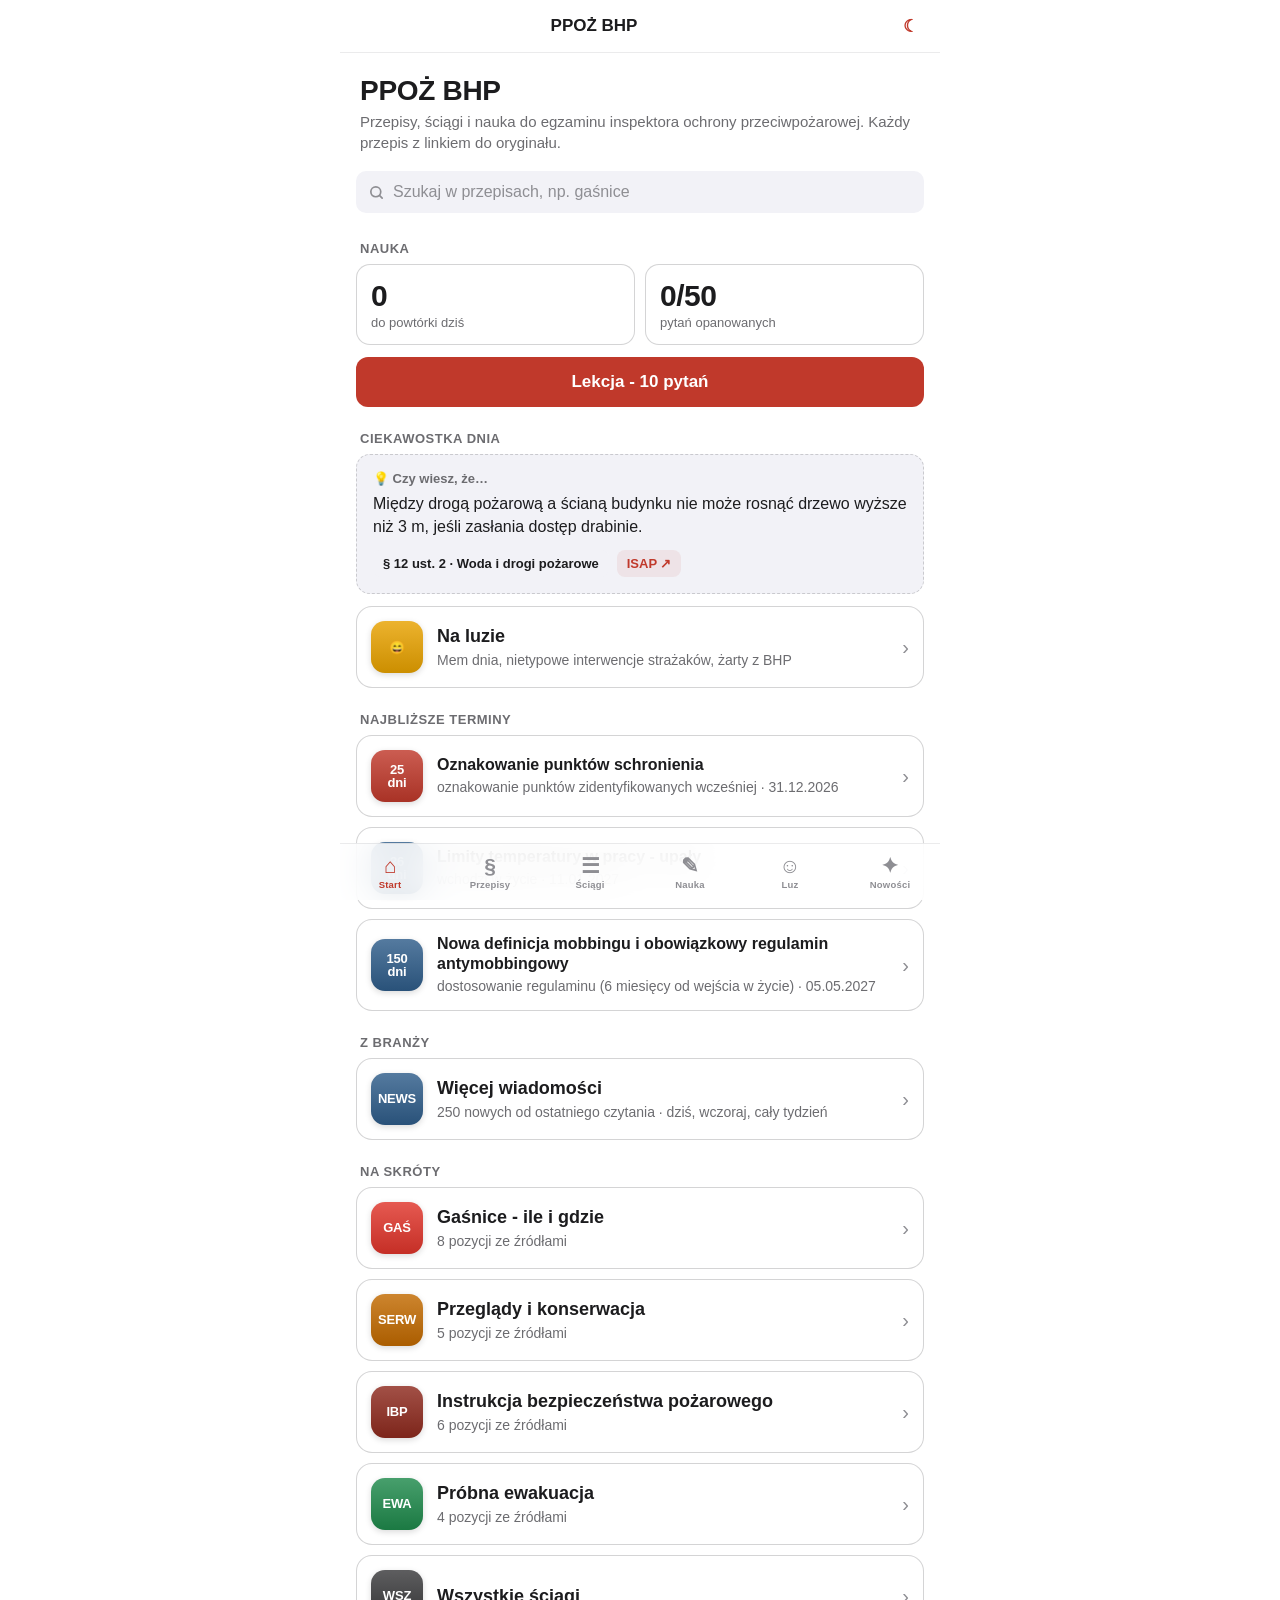
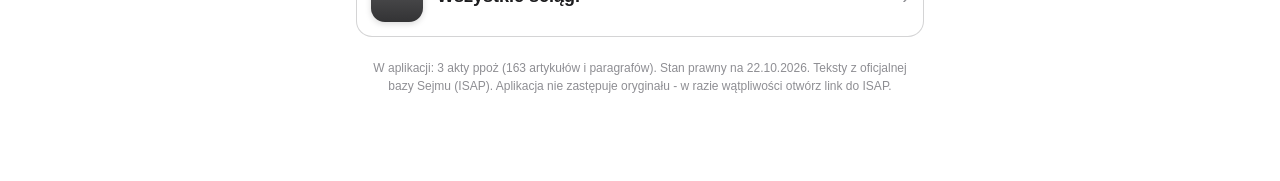
==== app/index.html @ 158cc16a "Add PPOŻ BHP app: laws, cheat sheets, learning, news Compendium of fire-protection law with amendmen" ====
<!doctype html>
<html lang="pl">
<head>
<meta charset="utf-8">
<meta name="viewport" content="width=device-width, initial-scale=1, viewport-fit=cover">
<meta name="apple-mobile-web-app-capable" content="yes">
<meta name="apple-mobile-web-app-status-bar-style" content="default">
<meta name="apple-mobile-web-app-title" content="PPOŻ BHP">
<meta name="theme-color" content="#ffffff">
<title>PPOŻ BHP</title>
<link rel="manifest" href="manifest.json">
<link rel="apple-touch-icon" href="icons/icon-180.png">
<link rel="stylesheet" href="style.css">
</head>
<body>
<div class="app">
  <header class="nav-header">
    <div class="nav-header-inner">
      <button class="nav-btn" id="btn-back" aria-label="Wstecz" hidden>
        <svg viewBox="0 0 24 24" fill="none" stroke="currentColor" stroke-width="2.4" stroke-linecap="round" stroke-linejoin="round"><path d="M15 18l-6-6 6-6"/></svg><span>Wstecz</span>
      </button>
      <div class="nav-title"><div class="nav-title-text" id="nav-title">PPOŻ BHP</div></div>
      <div class="nav-right"><button class="nav-btn" id="btn-theme" aria-label="Zmień motyw">☾</button></div>
    </div>
  </header>

  <main id="widok" class="scroll-content"></main>

  <nav class="tab-bar">
    <button class="tab-item" data-tab="start"><span class="tab-icon">⌂</span><span class="tab-label">Start</span></button>
    <button class="tab-item" data-tab="przepisy"><span class="tab-icon">§</span><span class="tab-label">Przepisy</span></button>
    <button class="tab-item" data-tab="sciagi"><span class="tab-icon">☰</span><span class="tab-label">Ściągi</span></button>
    <button class="tab-item" data-tab="nauka"><span class="tab-icon">✎</span><span class="tab-label">Nauka</span></button>
    <button class="tab-item" data-tab="luz"><span class="tab-icon">☺</span><span class="tab-label">Luz</span></button>
    <button class="tab-item" data-tab="nowosci"><span class="tab-icon">✦</span><span class="tab-label">Nowości</span><span class="tab-badge" id="badge-nowosci" hidden></span></button>
  </nav>
</div>
<script src="app.js"></script>
</body>
</html>
---- app/style.css ----
* { box-sizing: border-box; margin: 0; padding: 0; -webkit-tap-highlight-color: transparent; }
html { height: 100%; }
body { min-height: 100%; overscroll-behavior: none; font-family: -apple-system, BlinkMacSystemFont, "SF Pro Text", "Segoe UI", sans-serif; }

/* Tokeny - jasny (domyślny, jak w Pomocniku Strażaka), ciemny wybierany ☾/☀ */
:root {
  color-scheme: light;
  --bg: #ffffff;
  --surface: #ffffff;
  --surface-2: #f2f2f7;
  --border: rgba(60,60,67,.10);
  --border-2: rgba(60,60,67,.22);
  --text: #1c1c1e;
  --text-2: #3a3a3c;
  --text-muted: #6c6c70;
  --text-faint: #8e8e93;
  --accent: #c0392b;
  --accent-bg: rgba(192,57,43,.08);
  --green: #248a3d;
  --green-bg: rgba(36,138,61,.10);
  --amber: #b25000;
  --amber-bg: rgba(255,149,0,.12);
  --blue: #0060df;
  --tab-h: calc(56px + env(safe-area-inset-bottom));
  --radius: 14px;
  --radius-sm: 10px;
}
[data-theme="dark"] {
  color-scheme: dark;
  --bg: #000000;
  --surface: #1c1c1e;
  --surface-2: #2c2c2e;
  --border: rgba(255,255,255,.09);
  --border-2: rgba(255,255,255,.16);
  --text: #ffffff;
  --text-2: #ebebf5;
  --text-muted: #98989d;
  --text-faint: #636366;
  --accent: #ff453a;
  --accent-bg: rgba(255,69,58,.14);
  --green: #30d158;
  --green-bg: rgba(48,209,88,.12);
  --amber: #ffd60a;
  --amber-bg: rgba(255,214,10,.12);
  --blue: #0a84ff;
}


body { background: var(--bg); color: var(--text); }
.app { max-width: 600px; margin: 0 auto; min-height: 100vh; position: relative; padding-bottom: var(--tab-h); }
a { color: var(--accent); text-decoration: none; }
button { font-family: inherit; }

/* Nagłówek */
.nav-header {
  position: sticky; top: 0; z-index: 20;
  background: color-mix(in srgb, var(--surface) 86%, transparent);
  backdrop-filter: blur(20px); -webkit-backdrop-filter: blur(20px);
  border-bottom: 1px solid var(--border);
  padding-top: env(safe-area-inset-top);
}
.nav-header-inner { min-height: 52px; display: flex; align-items: center; padding: 4px 8px; gap: 4px; }
.nav-btn {
  min-width: 44px; height: 44px; border-radius: 22px; background: none; border: none;
  color: var(--accent); font-size: 17px; font-weight: 600; cursor: pointer;
  display: flex; align-items: center; justify-content: center; padding: 0 8px; gap: 2px; flex-shrink: 0;
}
.nav-btn:active { opacity: .5; }
.nav-btn svg { width: 20px; height: 20px; }
.nav-btn[hidden] { display: none; }
.nav-title { flex: 1; text-align: center; min-width: 0; }
.nav-title-text { font-size: 17px; font-weight: 700; white-space: nowrap; overflow: hidden; text-overflow: ellipsis; }
.nav-right { min-width: 44px; display: flex; justify-content: flex-end; }
#btn-back + .nav-title { margin-right: 44px; }

/* Pasek zakładek */
.tab-bar {
  position: fixed; bottom: 0; left: 50%; transform: translateX(-50%);
  width: 100%; max-width: 600px; z-index: 30;
  background: color-mix(in srgb, var(--surface) 86%, transparent);
  backdrop-filter: blur(20px); -webkit-backdrop-filter: blur(20px);
  border-top: 1px solid var(--border);
  display: grid; grid-template-columns: repeat(6, 1fr);
  padding-bottom: env(safe-area-inset-bottom);
}
.tab-item {
  display: flex; flex-direction: column; align-items: center; justify-content: center;
  height: 56px; gap: 3px; cursor: pointer; border: none; background: none; color: var(--text-faint); position: relative;
}
.tab-item.active { color: var(--accent); }
.tab-icon { font-size: 21px; line-height: 1; font-weight: 700; }
.tab-label { font-size: 10px; font-weight: 600; letter-spacing: .2px; }
.tab-badge {
  position: absolute; top: 5px; left: calc(50% + 8px); min-width: 17px; height: 17px; border-radius: 9px;
  background: var(--accent); color: #fff; font-size: 11px; font-weight: 700; display: flex; align-items: center; justify-content: center; padding: 0 4px;
}
.tab-badge[hidden] { display: none; }

/* Treść */
.section-header { padding: 22px 20px 6px; }
.section-title { font-size: 28px; font-weight: 800; letter-spacing: -.3px; }
.section-sub { font-size: 15px; color: var(--text-muted); margin-top: 4px; line-height: 1.4; }
.section-label { font-size: 13px; font-weight: 600; color: var(--text-muted); text-transform: uppercase; letter-spacing: .5px; padding: 0 20px; margin: 24px 0 8px; }

.list-group { margin: 0 16px; display: flex; flex-direction: column; gap: 10px; }
.row {
  display: flex; align-items: center; gap: 14px; padding: 14px; min-height: 64px;
  background: var(--surface); border: 1px solid var(--border-2); border-radius: 16px;
  width: 100%; text-align: left; color: var(--text); font-size: 16px; cursor: pointer;
}
.row:active { background: var(--surface-2); }
.row-icon {
  width: 52px; height: 52px; border-radius: 14px; flex-shrink: 0;
  background: var(--accent); color: #fff; font-size: 13px; font-weight: 800; letter-spacing: -.2px;
  display: flex; align-items: center; justify-content: center; text-align: center; line-height: 1.05;
  background-image: linear-gradient(180deg, rgba(255,255,255,.18), rgba(0,0,0,.12));
  box-shadow: 0 2px 6px rgba(0,0,0,.15);
}
.row-icon.big { font-size: 22px; }
.row-main { flex: 1; min-width: 0; }
.row-title { display: block; font-size: 18px; font-weight: 700; line-height: 1.25; }
.row-sub { display: block; font-size: 14px; color: var(--text-muted); margin-top: 3px; line-height: 1.35; }
.row-chev { color: var(--text-faint); font-size: 20px; flex-shrink: 0; }
.row-tag { font-size: 12px; font-weight: 700; color: var(--accent); background: var(--accent-bg); border-radius: 6px; padding: 2px 7px; flex-shrink: 0; }
.row-tag.ok { color: var(--green); background: var(--green-bg); }
.row-tag.wait { color: var(--amber); background: var(--amber-bg); }

.card { margin: 0 16px 12px; background: var(--surface); border-radius: var(--radius); padding: 16px; border: 1px solid var(--border-2); }
.card h3 { font-size: 17px; margin-bottom: 6px; }
.card p { font-size: 15px; color: var(--text-2); line-height: 1.45; }
.card p + p { margin-top: 8px; }
.card.alert { border: 1px solid var(--accent); background: var(--accent-bg); }
.card.info { border: 1px solid var(--border-2); }
.card.amber { border: 1px solid var(--amber); background: var(--amber-bg); }

.tiles { display: grid; grid-template-columns: 1fr 1fr; gap: 10px; margin: 0 16px; }
.tile { background: var(--surface); border-radius: var(--radius); padding: 14px; border: 1px solid var(--border-2); text-align: left; color: var(--text); cursor: pointer; }
.tile:active { background: var(--surface-2); }
.tile-num { font-size: 30px; font-weight: 800; letter-spacing: -.5px; }
.tile-label { font-size: 13px; color: var(--text-muted); margin-top: 2px; }

.btn {
  display: flex; align-items: center; justify-content: center; gap: 8px; width: 100%;
  height: 50px; border-radius: 12px; border: none; background: var(--accent); color: #fff; font-size: 17px; font-weight: 700; cursor: pointer;
}
.btn:active { opacity: .7; }
.btn.secondary { background: var(--surface-2); color: var(--text); }
.btn-row { display: flex; gap: 10px; margin: 12px 16px; }
.btn-row .btn { flex: 1; }
.links { display: flex; flex-wrap: wrap; gap: 8px; margin-top: 12px; }
.chip {
  display: inline-flex; align-items: center; gap: 5px; font-size: 13px; font-weight: 600; padding: 6px 10px;
  border-radius: 8px; background: var(--surface-2); color: var(--text); border: none; cursor: pointer; text-decoration: none;
}
.chip.red { background: var(--accent-bg); color: var(--accent); }

/* Wyszukiwarka */
.search-wrap { padding: 12px 16px 4px; }
.search-box { display: flex; align-items: center; gap: 8px; background: var(--surface-2); border-radius: var(--radius-sm); padding: 0 12px; height: 42px; }
.search-box svg { color: var(--text-faint); flex-shrink: 0; }
.search-input { flex: 1; background: none; border: none; outline: none; font-size: 16px; color: var(--text); font-family: inherit; min-width: 0; }
.search-input::placeholder { color: var(--text-faint); }
mark { background: var(--amber-bg); color: inherit; border-radius: 3px; padding: 0 1px; box-shadow: 0 0 0 1px var(--amber); }

/* Tekst przepisu */
.unit-head { padding: 20px 20px 4px; }
.unit-label { font-size: 32px; font-weight: 800; letter-spacing: -.5px; }
.unit-chapter { font-size: 14px; color: var(--text-muted); margin-top: 4px; line-height: 1.4; }
.unit-act { font-size: 13px; color: var(--text-faint); margin-top: 2px; }
.law { margin: 12px 16px; background: var(--surface); border-radius: var(--radius); padding: 14px 16px; border: 1px solid var(--border-2); }
.law p { font-size: 16px; line-height: 1.55; color: var(--text-2); margin: 0 0 8px; }
.law p:last-child { margin-bottom: 0; }
.law .l3 { padding-left: 18px; }
.law .l4 { padding-left: 36px; }
.law .l5 { padding-left: 48px; }
.law .zm { border-left: 3px solid var(--amber); padding-left: 10px; margin-left: -13px; }
.law .l3.zm { padding-left: 28px; }
.law .l4.zm { padding-left: 46px; }
.law .l5.zm { padding-left: 58px; }
.zm-tag { display: inline-block; font-size: 11px; font-weight: 700; color: var(--amber); background: var(--amber-bg); border-radius: 5px; padding: 1px 6px; margin-left: 4px; vertical-align: 1px; }
.law .hit { background: var(--amber-bg); border-radius: 6px; }
.pager { display: flex; gap: 10px; margin: 8px 16px 20px; }
.pager .btn { flex: 1; height: 44px; font-size: 15px; }

/* Ściąga */
.cheat { margin: 0 16px; background: var(--surface); border-radius: var(--radius); overflow: hidden; border: 1px solid var(--border-2); }
.cheat-row { padding: 13px 16px; border-bottom: 1px solid var(--border); }
.cheat-row:last-child { border-bottom: none; }
.cheat-k { font-size: 13px; color: var(--text-muted); font-weight: 600; line-height: 1.35; }
.cheat-v { font-size: 18px; font-weight: 700; margin-top: 3px; line-height: 1.35; }
.cheat-src { margin-top: 8px; }

/* Nauka */
.progress { height: 6px; background: var(--surface-2); border-radius: 3px; margin: 14px 16px 0; overflow: hidden; }
.progress > div { height: 100%; background: var(--accent); transition: width .3s; }
.q-meta { font-size: 13px; color: var(--text-muted); padding: 12px 20px 0; font-weight: 600; }
.q-text { font-size: 21px; font-weight: 700; line-height: 1.35; padding: 8px 20px 16px; }
.answers { display: flex; flex-direction: column; gap: 10px; margin: 0 16px; }
.answer {
  text-align: left; padding: 15px 16px; border-radius: 12px; background: var(--surface); color: var(--text);
  border: 2px solid var(--border-2); font-size: 16px; line-height: 1.35; cursor: pointer;
}
.answer:active { background: var(--surface-2); }
.answer.good { border-color: var(--green); background: var(--green-bg); }
.answer.bad { border-color: var(--accent); background: var(--accent-bg); }
.answer.picked { border-color: var(--blue); }
.answer:disabled { cursor: default; }
.feedback { margin: 14px 16px 0; }
.result-big { font-size: 56px; font-weight: 800; text-align: center; letter-spacing: -1px; padding-top: 26px; }
.result-sub { text-align: center; font-size: 17px; font-weight: 700; margin-top: 4px; }
.result-sub.pass { color: var(--green); }
.result-sub.fail { color: var(--accent); }

.empty { text-align: center; color: var(--text-muted); padding: 40px 20px; font-size: 15px; line-height: 1.5; }
.foot { font-size: 12px; color: var(--text-faint); padding: 22px 20px 30px; line-height: 1.5; text-align: center; }
.spinner { text-align: center; color: var(--text-muted); padding: 20px; font-size: 14px; }

/* Nowości */
.row-icon { white-space: pre-line; }
.row-tag.blue { color: #2f5d8a; background: rgba(47,93,138,.12); }
[data-theme="dark"] .row-tag.blue { color: #64a8f0; background: rgba(100,168,240,.14); }
.row-title.small { font-size: 16px; font-weight: 600; }
.seg { display: flex; gap: 6px; margin: 12px 16px 0; background: var(--surface-2); padding: 3px; border-radius: 10px; }
.seg button { flex: 1; height: 34px; border: none; border-radius: 8px; background: none; color: var(--text); font-size: 14px; font-weight: 600; cursor: pointer; }
.seg button.on { background: var(--surface); box-shadow: 0 1px 4px rgba(0,0,0,.15); }
.news-tags { display: flex; flex-wrap: wrap; gap: 6px; margin-bottom: 8px; }
.card.news h3 { font-size: 19px; line-height: 1.3; }
.card.news ul { margin: 8px 0 0 18px; }
.card.news li { font-size: 15px; line-height: 1.45; color: var(--text-2); margin-bottom: 6px; }
.deadline { font-weight: 700; color: var(--amber) !important; margin-top: 4px; }
.szansa { margin-top: 10px; padding: 10px 12px; border-radius: 10px; background: var(--green-bg); color: var(--text); font-size: 15px; line-height: 1.45; }
.card.fun { border: 1px dashed var(--border-2); background: var(--surface-2); }
.fun-label { font-size: 13px; font-weight: 700; color: var(--text-muted); margin-bottom: 6px; }
.card.fun p { font-size: 16px; color: var(--text); }
[hidden] { display: none !important; }

/* Czytnik wiadomości */
.row-sub.lead2 { display: -webkit-box; -webkit-line-clamp: 2; -webkit-box-orient: vertical; overflow: hidden; color: var(--text-2); }
.card.post h3 { font-size: 18px; line-height: 1.3; margin: 6px 0 6px; }
.post-meta { font-size: 13px; color: var(--text-muted); display: flex; align-items: center; gap: 6px; flex-wrap: wrap; }
.dot { width: 8px; height: 8px; border-radius: 50%; background: var(--blue); display: inline-block; }
.post-lead { font-size: 15px; line-height: 1.5; color: var(--text-2); display: -webkit-box; -webkit-line-clamp: 3; -webkit-box-orient: vertical; overflow: hidden; cursor: pointer; }
.post-lead.open { -webkit-line-clamp: unset; display: block; }
.post-foot { display: flex; flex-wrap: wrap; align-items: center; gap: 6px; margin-top: 10px; }
.post-foot .chip { margin-left: auto; }
.tag { font-size: 12px; font-weight: 600; padding: 4px 9px; border-radius: 20px; background: var(--surface-2); color: var(--text-muted); border: 1px solid transparent; }
.tags-pick { display: flex; flex-wrap: wrap; gap: 8px; margin: 0 16px; }
.tags-pick .tag { font-size: 14px; padding: 7px 12px; cursor: pointer; color: var(--text); }
.tags-pick .tag.on { background: var(--accent); color: #fff; }
.link-btn { background: none; border: none; color: var(--accent); font-size: 13px; font-weight: 600; margin-left: 8px; cursor: pointer; text-transform: none; }

/* Na luzie - memy */
.meme { margin: 0 16px 12px; border-radius: var(--radius); overflow: hidden; }
.meme.klasyk { background: #111; color: #fff; text-align: center; padding: 16px 14px; }
.meme-txt { font-family: Impact, "Arial Black", sans-serif; font-size: 21px; line-height: 1.2; text-transform: uppercase; letter-spacing: .3px; text-shadow: 2px 2px 0 #000, -1px -1px 0 #000; }
.meme-emoji { font-size: 64px; line-height: 1.2; margin: 12px 0; }
.meme.nikt { background: var(--surface); border: 1px solid var(--border-2); padding: 16px; }
.meme.nikt p { font-size: 17px; line-height: 1.45; margin-bottom: 4px; }
.meme.nikt .meme-emoji { font-size: 48px; text-align: center; margin: 8px 0 0; }
.meme.drake { border: 1px solid var(--border-2); }
.dr-row { display: flex; align-items: center; gap: 14px; padding: 14px; background: var(--surface); font-size: 17px; font-weight: 600; line-height: 1.35; }
.dr-row.yes { background: var(--green-bg); border-top: 1px solid var(--border-2); }
.dr-ico { font-size: 40px; flex-shrink: 0; }
.tab-label { font-size: 9.5px; }
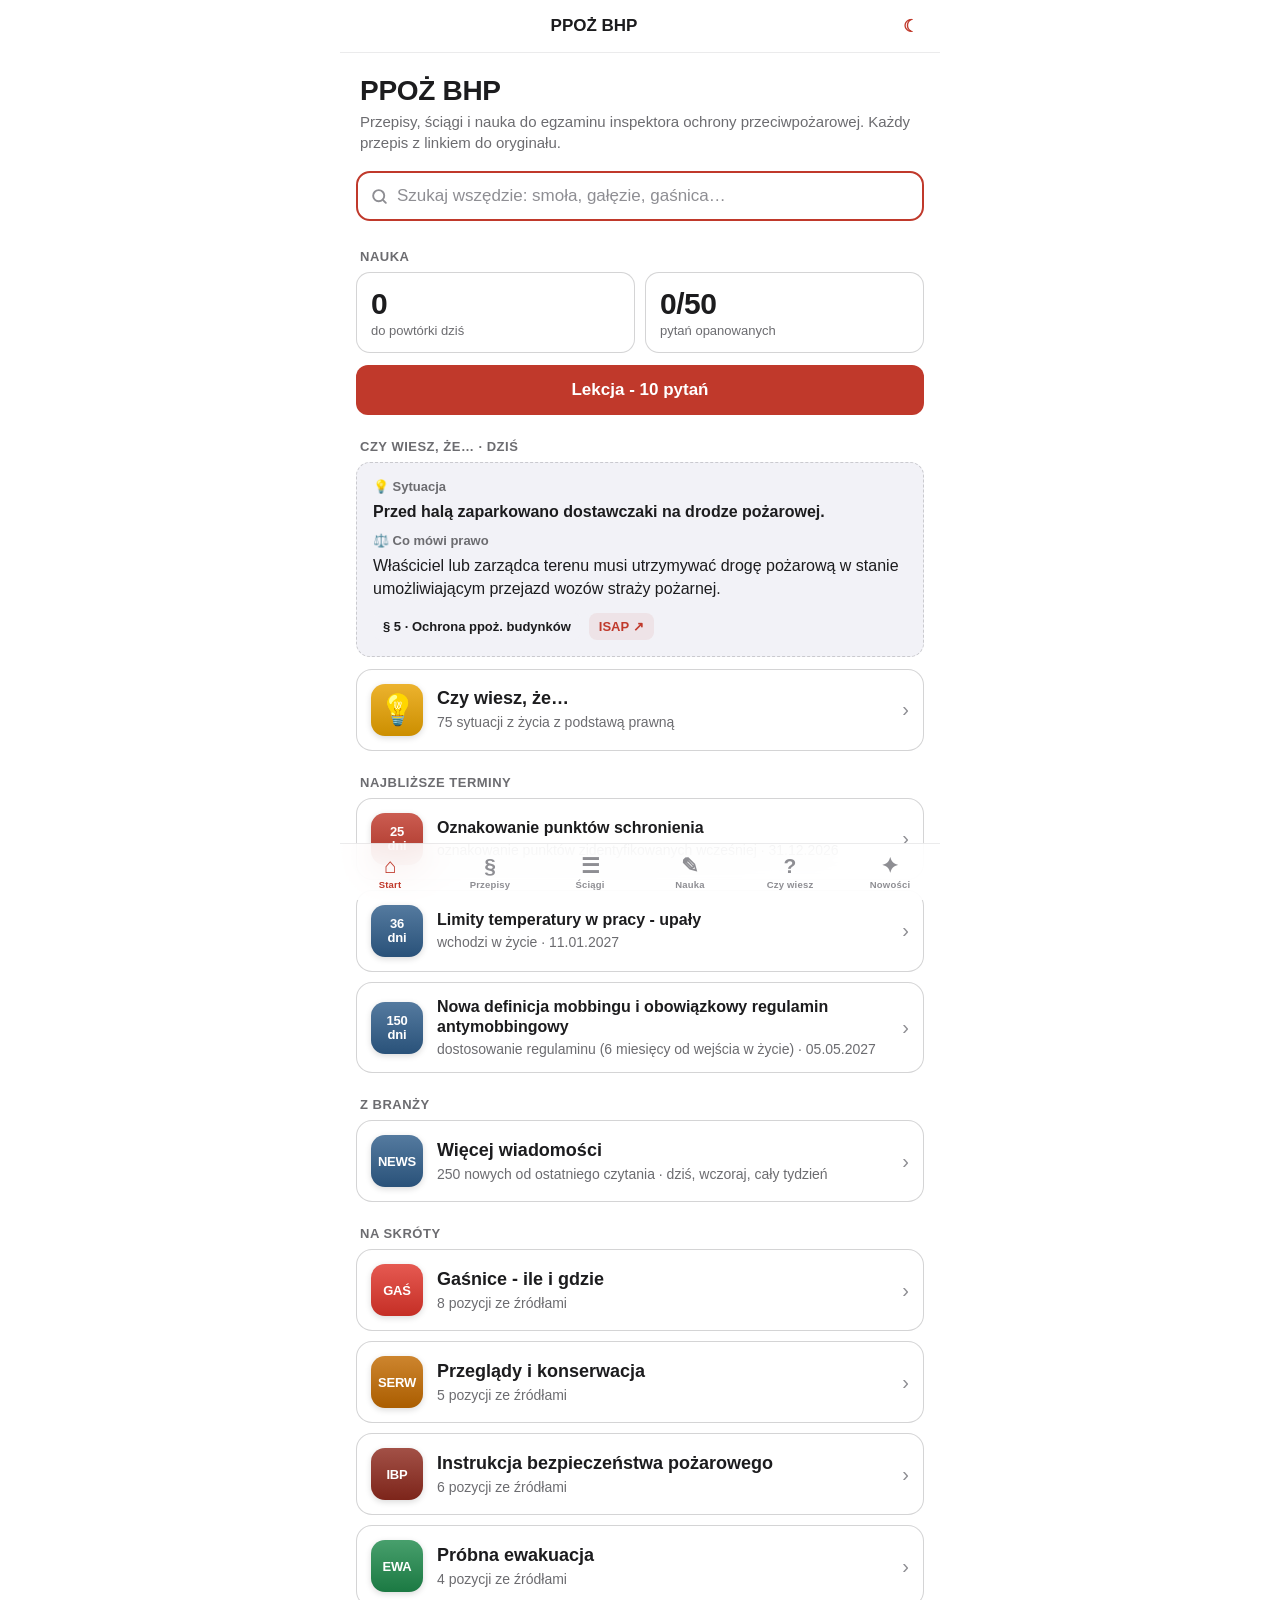
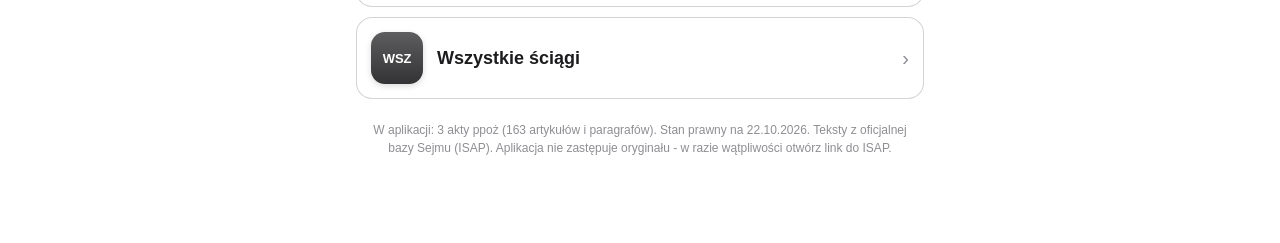
==== commit 9b0d74cf: "Replace memes with life cases and add search-all Memes and jokes are removed. The fun tab becomes "C" ====
--- a/app/index.html
+++ b/app/index.html
@@ -31,7 +31,7 @@
     <button class="tab-item" data-tab="przepisy"><span class="tab-icon">§</span><span class="tab-label">Przepisy</span></button>
     <button class="tab-item" data-tab="sciagi"><span class="tab-icon">☰</span><span class="tab-label">Ściągi</span></button>
     <button class="tab-item" data-tab="nauka"><span class="tab-icon">✎</span><span class="tab-label">Nauka</span></button>
-    <button class="tab-item" data-tab="luz"><span class="tab-icon">☺</span><span class="tab-label">Luz</span></button>
+    <button class="tab-item" data-tab="czywiesz"><span class="tab-icon">?</span><span class="tab-label">Czy wiesz</span></button>
     <button class="tab-item" data-tab="nowosci"><span class="tab-icon">✦</span><span class="tab-label">Nowości</span><span class="tab-badge" id="badge-nowosci" hidden></span></button>
   </nav>
 </div>
--- a/app/style.css
+++ b/app/style.css
@@ -116,7 +116,7 @@
   background-image: linear-gradient(180deg, rgba(255,255,255,.18), rgba(0,0,0,.12));
   box-shadow: 0 2px 6px rgba(0,0,0,.15);
 }
-.row-icon.big { font-size: 22px; }
+.row-icon.big { font-size: 30px; }
 .row-main { flex: 1; min-width: 0; }
 .row-title { display: block; font-size: 18px; font-weight: 700; line-height: 1.25; }
 .row-sub { display: block; font-size: 14px; color: var(--text-muted); margin-top: 3px; line-height: 1.35; }
@@ -262,3 +262,23 @@
 .dr-row.yes { background: var(--green-bg); border-top: 1px solid var(--border-2); }
 .dr-ico { font-size: 40px; flex-shrink: 0; }
 .tab-label { font-size: 9.5px; }
+
+/* Czytnik w aplikacji */
+.reader { padding: 18px 20px 6px; }
+.reader-title { font-size: 26px; font-weight: 800; line-height: 1.25; letter-spacing: -.3px; margin: 8px 0 10px; }
+.card.summary { border: 1px solid var(--accent); background: var(--accent-bg); }
+.card.summary ul { margin: 4px 0 0 18px; }
+.card.summary li { font-size: 16px; line-height: 1.5; color: var(--text); margin-bottom: 8px; }
+.note { font-size: 12px !important; color: var(--text-muted) !important; margin-top: 6px; }
+.reader-body { margin: 6px 20px 12px; }
+.reader-body p { font-size: 17px; line-height: 1.65; color: var(--text); margin-bottom: 14px; }
+.card.source .url { font-size: 13px; color: var(--text-muted); margin: 4px 0 12px; word-break: break-word; }
+.card.source .btn { margin-top: 4px; }
+.post-link { color: inherit; display: block; }
+.post-link:active { opacity: .6; }
+
+/* Wyszukiwarka wszystkiego i przypadki */
+.search-box.big { height: 50px; border-radius: 14px; border: 2px solid var(--accent); background: var(--surface); }
+.search-box.big .search-input { font-size: 17px; }
+.case-s { font-weight: 700; }
+.card.fun mark, .card mark { padding: 0 1px; }
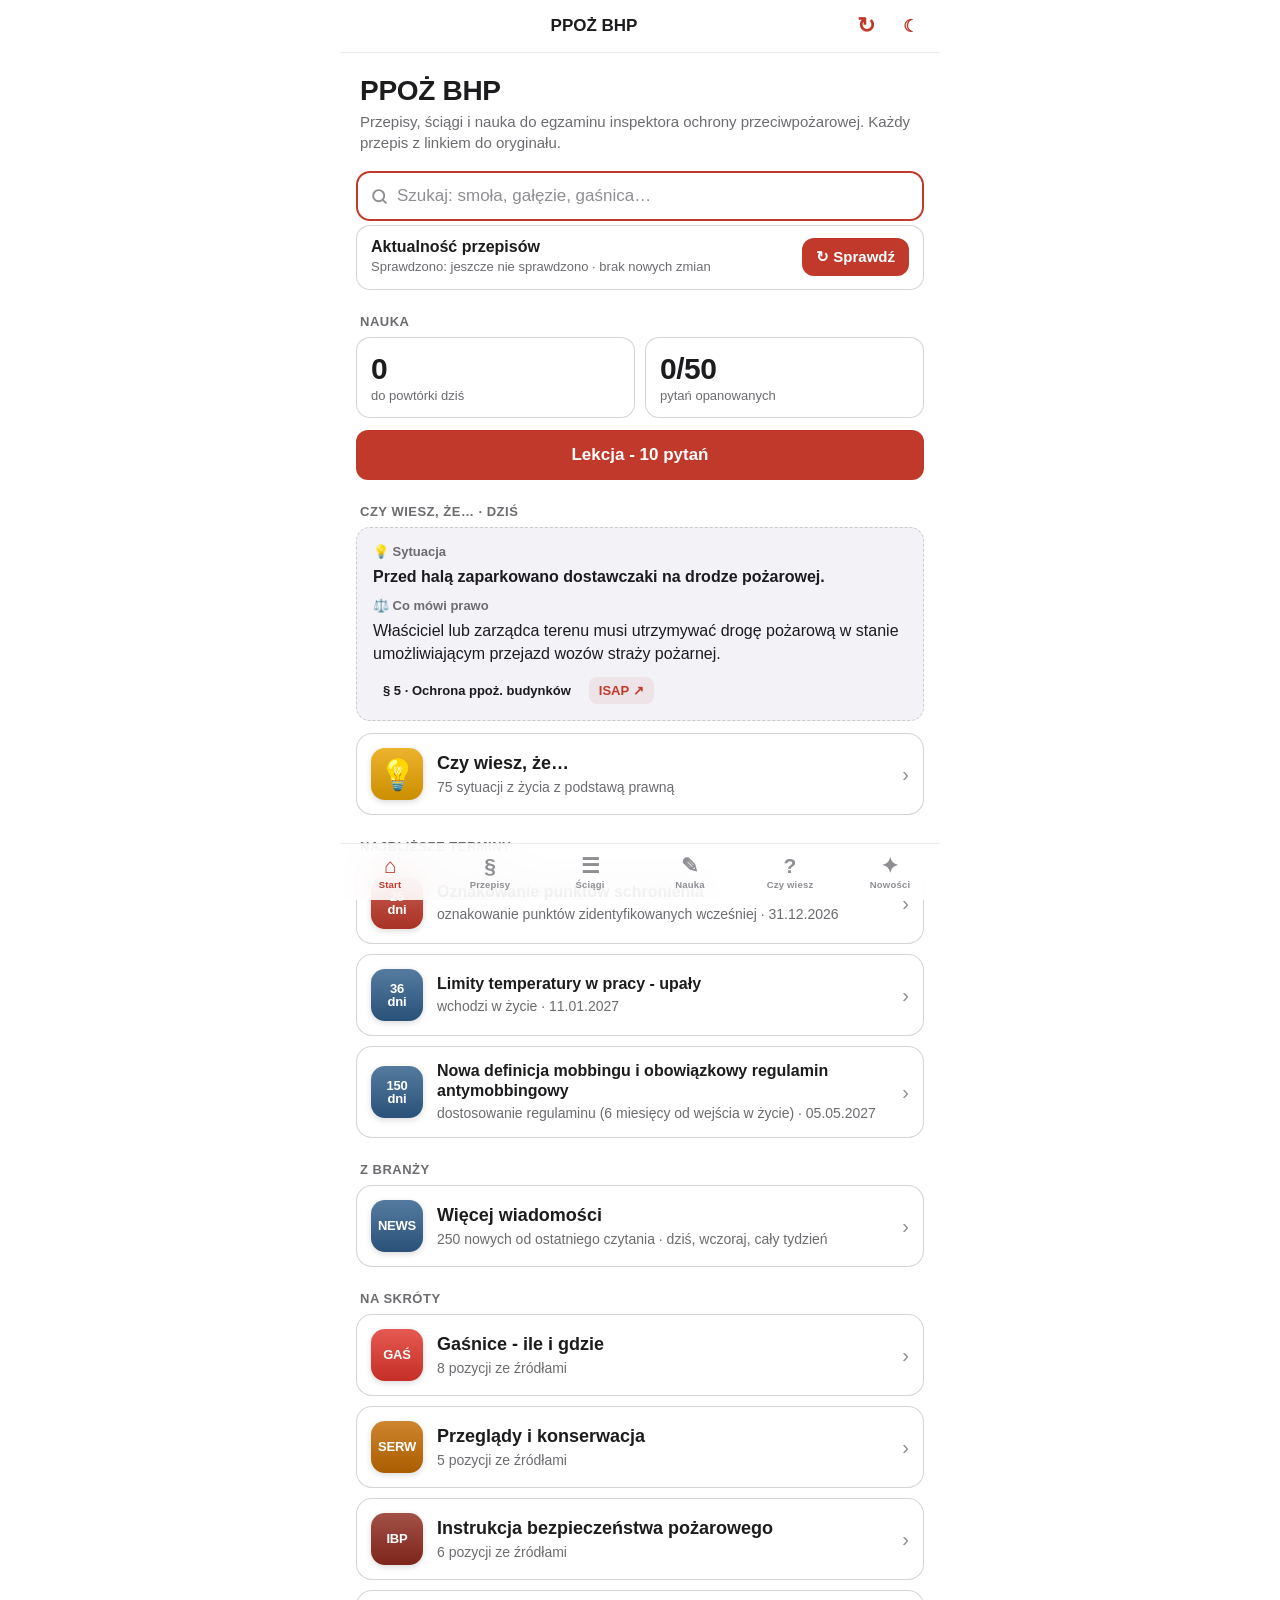
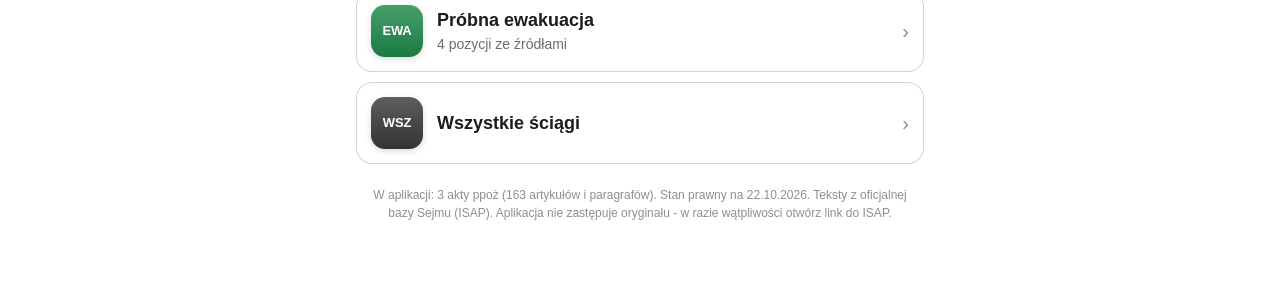
==== commit ed7365a0: "Add refresh button to check for new laws anywhere A refresh button in the header on every screen and" ====
--- a/app/index.html
+++ b/app/index.html
@@ -20,7 +20,7 @@
         <svg viewBox="0 0 24 24" fill="none" stroke="currentColor" stroke-width="2.4" stroke-linecap="round" stroke-linejoin="round"><path d="M15 18l-6-6 6-6"/></svg><span>Wstecz</span>
       </button>
       <div class="nav-title"><div class="nav-title-text" id="nav-title">PPOŻ BHP</div></div>
-      <div class="nav-right"><button class="nav-btn" id="btn-theme" aria-label="Zmień motyw">☾</button></div>
+      <div class="nav-right"><button class="nav-btn" id="btn-refresh" aria-label="Sprawdź nowe przepisy">↻</button><button class="nav-btn" id="btn-theme" aria-label="Zmień motyw">☾</button></div>
     </div>
   </header>
 
--- a/app/style.css
+++ b/app/style.css
@@ -282,3 +282,19 @@
 .search-box.big .search-input { font-size: 17px; }
 .case-s { font-weight: 700; }
 .card.fun mark, .card mark { padding: 0 1px; }
+
+/* Odświeżanie: przycisk ↻ w nagłówku, karta na Start, komunikat */
+#btn-refresh { font-size: 22px; }
+#btn-refresh.spin { animation: obrot .9s linear infinite; }
+@keyframes obrot { to { transform: rotate(360deg); } }
+#btn-back + .nav-title { margin-right: 0; }
+.nav-left-space { min-width: 88px; }
+.refresh-card { padding: 12px 14px; }
+.refresh-row { display: flex; align-items: center; gap: 12px; }
+.refresh-row > div { flex: 1; }
+.refresh-row p { font-size: 13px !important; color: var(--text-muted) !important; margin-top: 2px; }
+.btn.small { width: auto; height: 38px; padding: 0 14px; font-size: 15px; flex-shrink: 0; }
+.toast { position: fixed; left: 50%; bottom: calc(var(--tab-h) + 12px); transform: translateX(-50%) translateY(20px); opacity: 0;
+  max-width: 560px; width: calc(100% - 32px); background: #1c1c1e; color: #fff; padding: 12px 16px; border-radius: 12px;
+  font-size: 15px; line-height: 1.35; z-index: 50; transition: all .25s; pointer-events: none; box-shadow: 0 6px 20px rgba(0,0,0,.25); }
+.toast.on { opacity: 1; transform: translateX(-50%) translateY(0); }
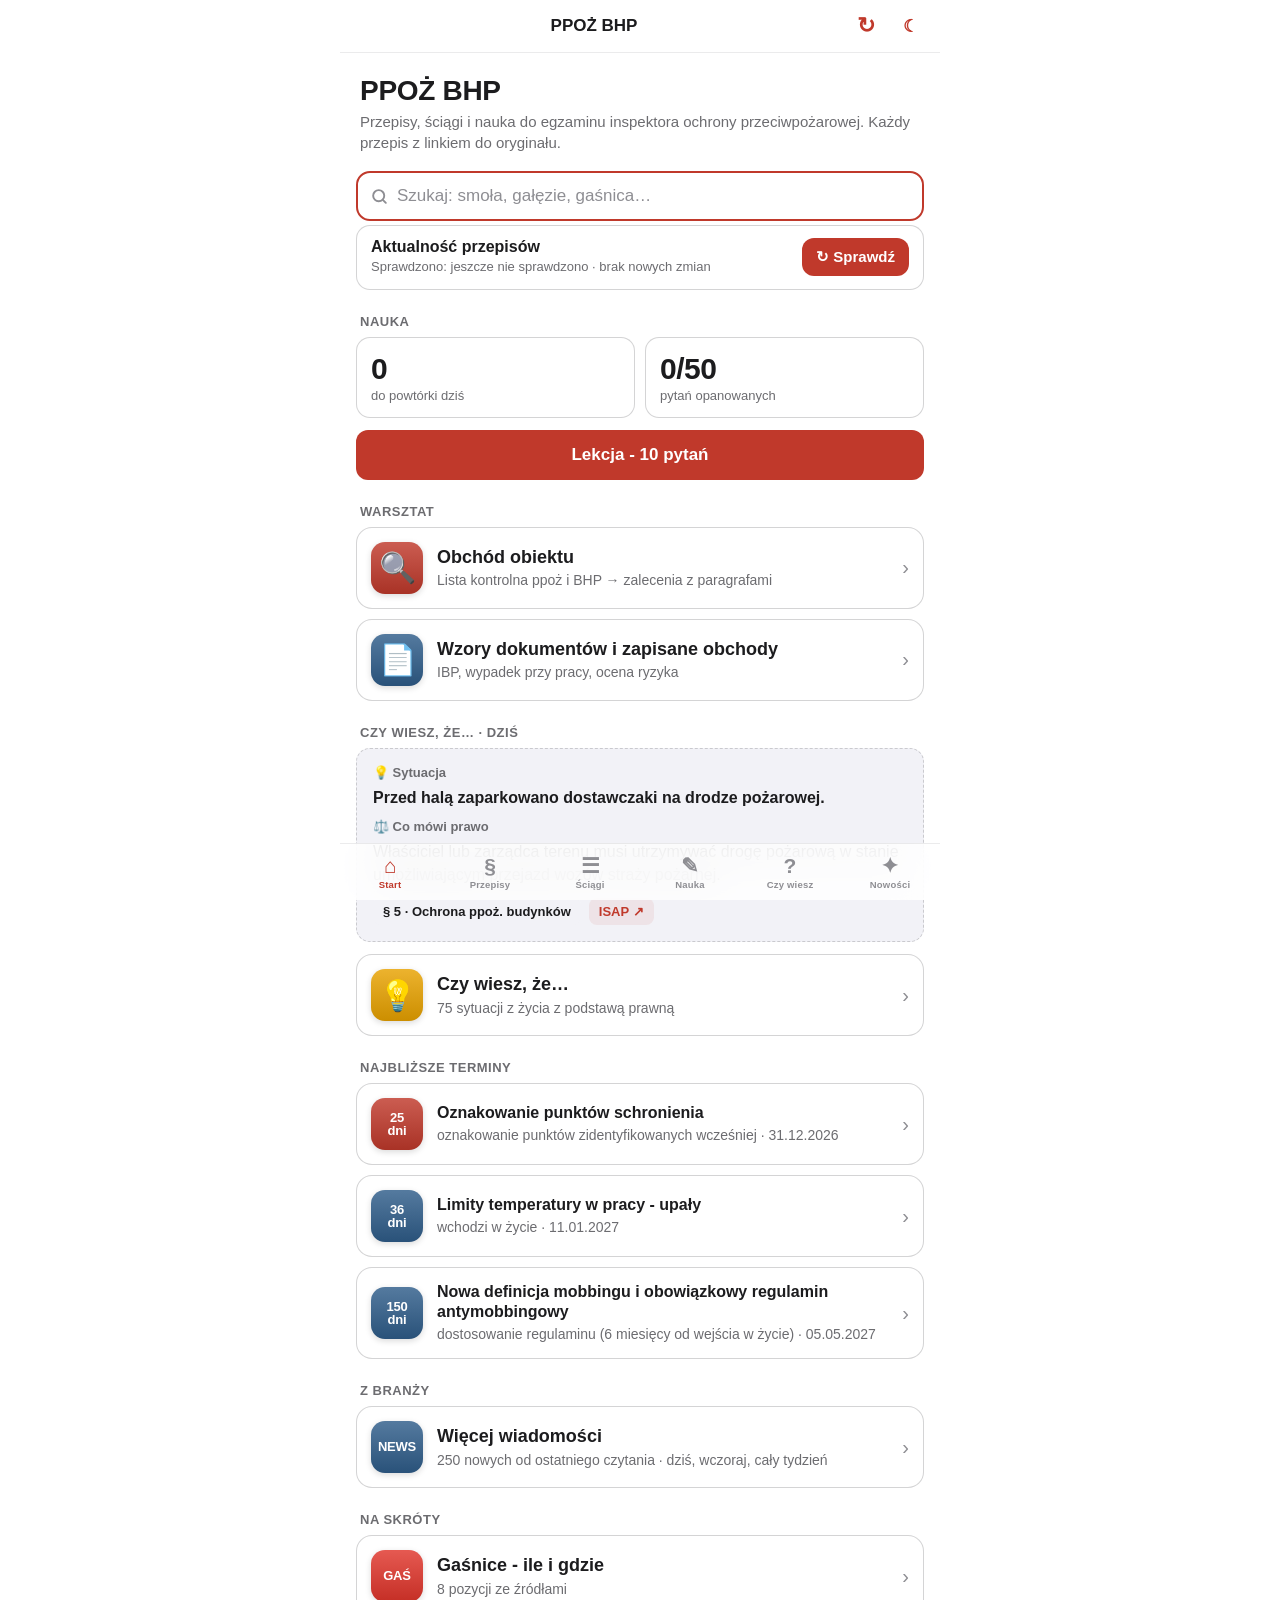
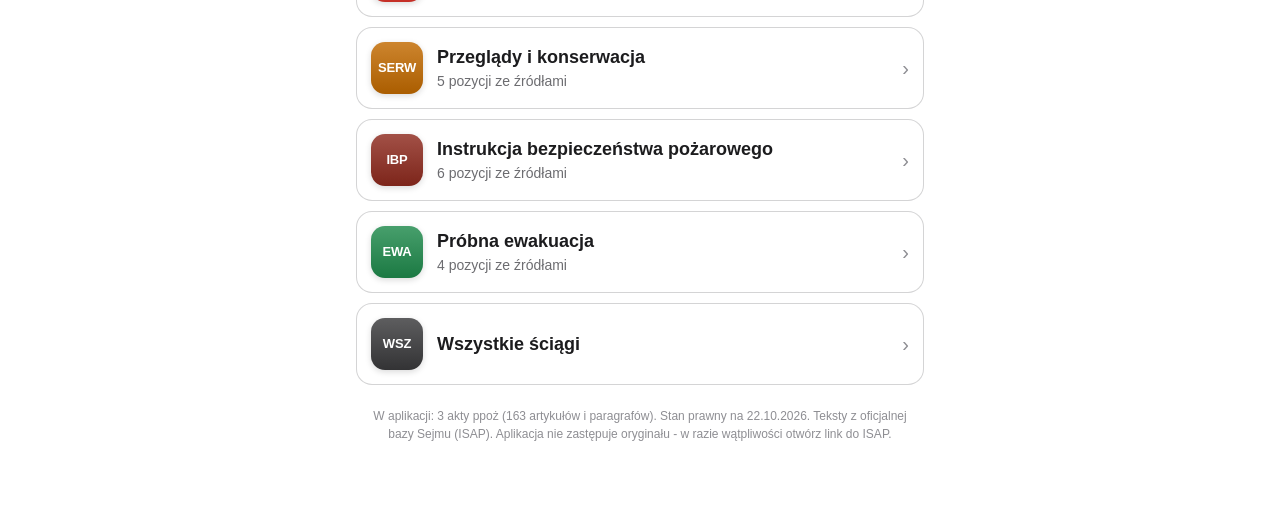
==== commit be3887bf: "Add site walkthrough checklist and document templates The checklist turns findings from a building i" ====
--- a/app/index.html
+++ b/app/index.html
@@ -36,5 +36,6 @@
   </nav>
 </div>
 <script src="app.js"></script>
+<script src="warsztat.js"></script>
 </body>
 </html>
--- a/app/style.css
+++ b/app/style.css
@@ -298,3 +298,42 @@
   max-width: 560px; width: calc(100% - 32px); background: #1c1c1e; color: #fff; padding: 12px 16px; border-radius: 12px;
   font-size: 15px; line-height: 1.35; z-index: 50; transition: all .25s; pointer-events: none; box-shadow: 0 6px 20px rgba(0,0,0,.25); }
 .toast.on { opacity: 1; transform: translateX(-50%) translateY(0); }
+
+/* Warsztat: obchód obiektu i wzory dokumentów */
+.pole { display: block; margin-bottom: 12px; }
+.pole:last-child { margin-bottom: 0; }
+.pole > span { display: block; font-size: 13px; font-weight: 600; color: var(--text-muted); margin-bottom: 5px; }
+.pole input, .pole textarea, .notatka {
+  width: 100%; font: inherit; font-size: 16px; color: var(--text); background: var(--surface-2);
+  border: 1px solid var(--border); border-radius: var(--radius-sm); padding: 10px 12px; outline: none;
+}
+.pole textarea, .notatka { min-height: 70px; resize: vertical; line-height: 1.4; }
+.notatka { margin-top: 12px; }
+.punkt.ok { border-color: var(--green); }
+.punkt.uw { border-color: var(--amber); background: var(--amber-bg); }
+.punkt.nd { opacity: .6; }
+.stan-seg { margin: 12px 0 0; }
+.stan-seg button.on.ok { color: var(--green); }
+.stan-seg button.on.uw { color: var(--amber); }
+.seg.mini { margin: 0; }
+.seg.mini button { font-size: 12px; height: auto; min-height: 34px; padding: 4px; line-height: 1.2; }
+.zal { margin-top: 10px; }
+.pomoc { font-size: 14px !important; color: var(--text-muted) !important; }
+.zag-head { display: flex; justify-content: space-between; align-items: center; gap: 8px; margin-bottom: 12px; }
+.pasek { height: 6px; background: var(--surface-2); border-radius: 3px; margin-top: 8px; overflow: hidden; }
+.pasek span { display: block; height: 100%; background: var(--green); }
+a.btn { text-decoration: none; }
+.dokument h1 { font-size: 20px; margin-bottom: 10px; }
+.dokument h2 { font-size: 16px; margin: 18px 0 6px; }
+.dokument h3 { font-size: 15px; margin: 12px 0 4px; }
+.dokument p { margin: 0 0 6px !important; }
+.dokument .zr { font-size: 13px; color: var(--text-muted); }
+.dokument .li { padding-left: 4px; }
+
+@media print {
+  .nav-header, .tab-bar, .no-print, .toast { display: none !important; }
+  body, .app { background: #fff; color: #000; padding: 0; max-width: none; }
+  .dokument { border: none; margin: 0; padding: 0; }
+  .dokument p, .dokument .zr { color: #000 !important; }
+}
+.uwaga-wzoru + .uwaga-wzoru { margin-top: 14px; padding-top: 12px; border-top: 1px solid var(--border-2); }
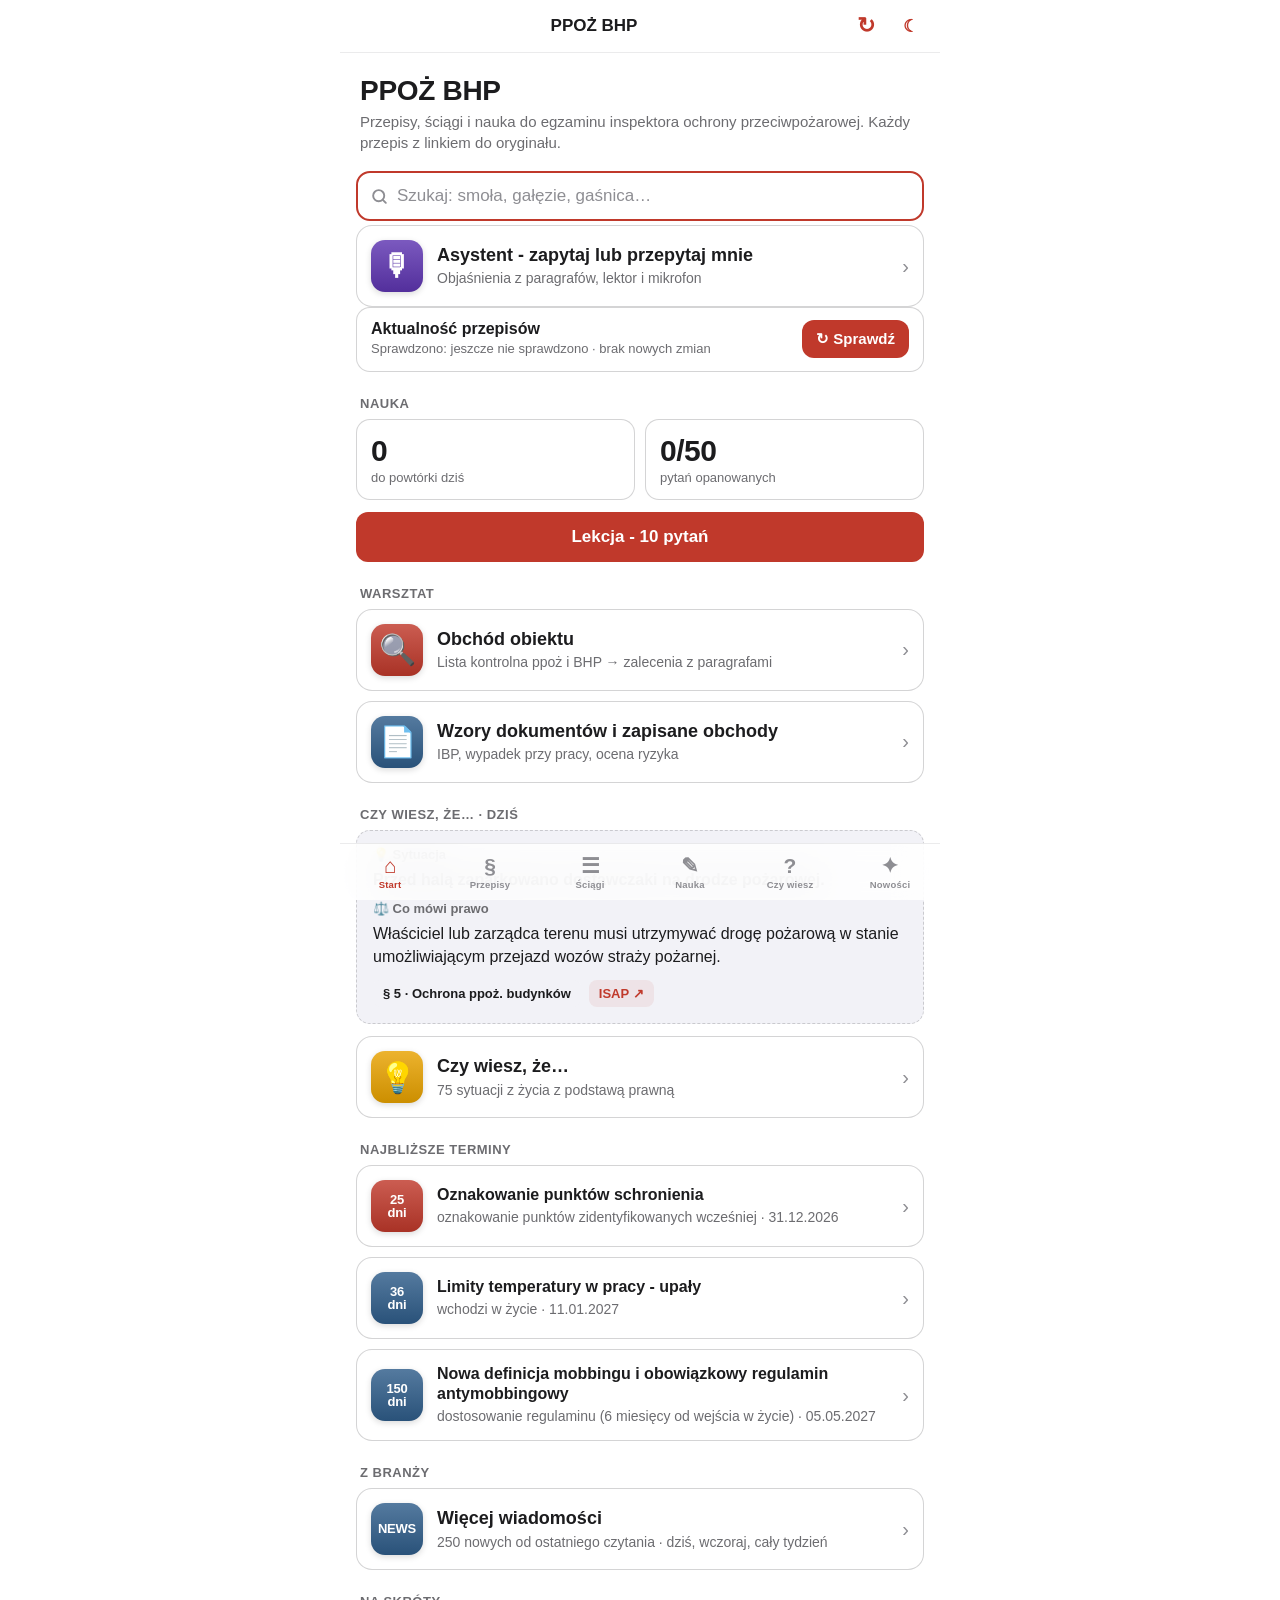
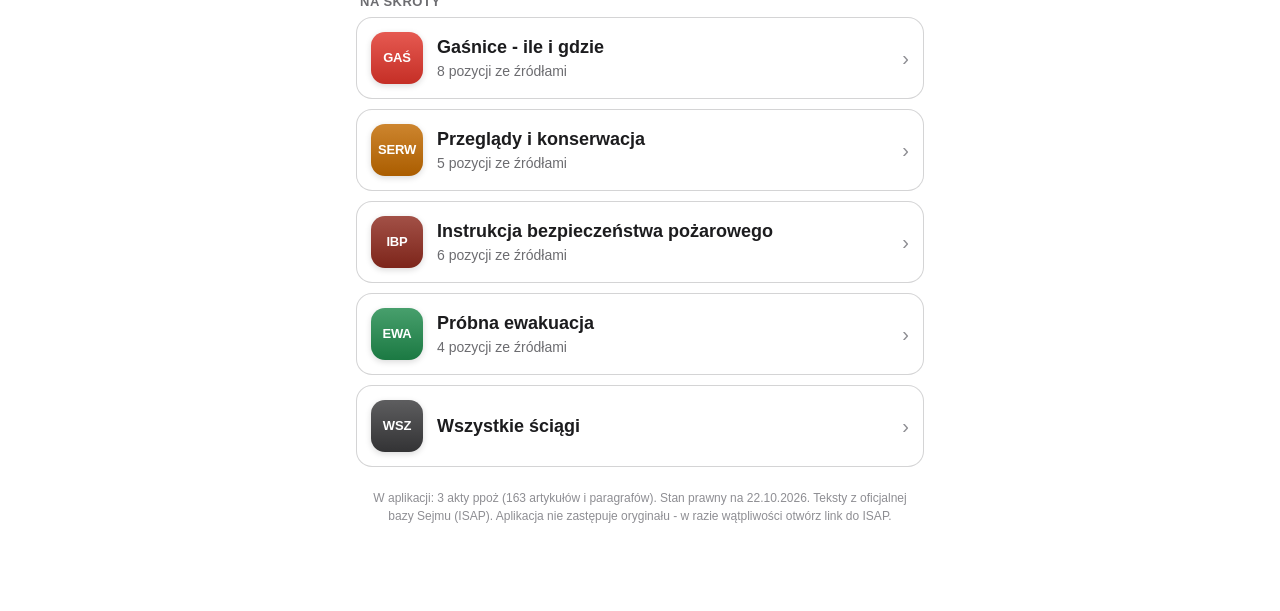
==== commit 8a6367c8: "Add AI assistant that explains and quizzes from the law Answers come only from paragraphs found in t" ====
--- a/app/index.html
+++ b/app/index.html
@@ -37,5 +37,6 @@
 </div>
 <script src="app.js"></script>
 <script src="warsztat.js"></script>
+<script src="asystent.js"></script>
 </body>
 </html>
--- a/app/style.css
+++ b/app/style.css
@@ -337,3 +337,28 @@
   .dokument p, .dokument .zr { color: #000 !important; }
 }
 .uwaga-wzoru + .uwaga-wzoru { margin-top: 14px; padding-top: 12px; border-top: 1px solid var(--border-2); }
+
+/* Asystent */
+.opis-trybu { font-size: 14px; color: var(--text-muted); line-height: 1.45; margin: 10px 20px 0; }
+#rozmowa { display: flex; flex-direction: column; gap: 10px; margin: 14px 16px 0; }
+.dymek { border-radius: 16px; padding: 12px 14px; font-size: 16px; line-height: 1.5; max-width: 92%; }
+.dymek.ja { align-self: flex-end; background: var(--accent); color: #fff; border-bottom-right-radius: 4px; }
+.dymek.ai { align-self: flex-start; background: var(--surface-2); color: var(--text); border-bottom-left-radius: 4px; }
+.dymek.ai.blad { background: var(--amber-bg); border: 1px solid var(--amber); }
+.dymek .links { margin-top: 10px; }
+.dymek .chip.red { margin-top: 10px; }
+.przypis { display: inline-block; font-size: 11px; font-weight: 700; min-width: 18px; text-align: center; background: var(--accent-bg); border-radius: 5px; padding: 0 4px; margin: 0 1px; vertical-align: 2px; }
+.pasek-asystenta { position: sticky; bottom: var(--tab-h); z-index: 10; background: var(--bg); padding: 10px 16px 8px; margin-top: 12px; border-top: 1px solid var(--border); }
+.pasek-asystenta .przerwij { margin-bottom: 8px; background: var(--amber); }
+.pasek-asystenta .przerwij[hidden] { display: none; }
+.wpis { display: flex; gap: 8px; align-items: flex-end; }
+.wpis textarea { flex: 1; font: inherit; font-size: 16px; color: var(--text); background: var(--surface-2); border: 1px solid var(--border); border-radius: 20px; padding: 10px 14px; resize: none; outline: none; min-height: 44px; max-height: 120px; }
+.okragly { width: 44px; height: 44px; border-radius: 22px; border: none; background: var(--surface-2); font-size: 20px; cursor: pointer; flex-shrink: 0; color: var(--text); }
+.okragly.wyslij { background: var(--accent); color: #fff; font-weight: 800; }
+.okragly.on { background: var(--accent); animation: puls 1s infinite; }
+.okragly:disabled, .btn:disabled { opacity: .4; }
+@keyframes puls { 50% { transform: scale(1.08); } }
+.koszt { font-size: 11px; color: var(--text-faint); text-align: center; margin-top: 4px; min-height: 13px; }
+.ustawienia summary { cursor: pointer; list-style: none; display: flex; gap: 8px; align-items: center; }
+.ustawienia[open] summary { margin-bottom: 10px; }
+.przelacznik { display: flex; gap: 8px; align-items: center; font-size: 14px; margin-top: 14px; color: var(--text-2); }
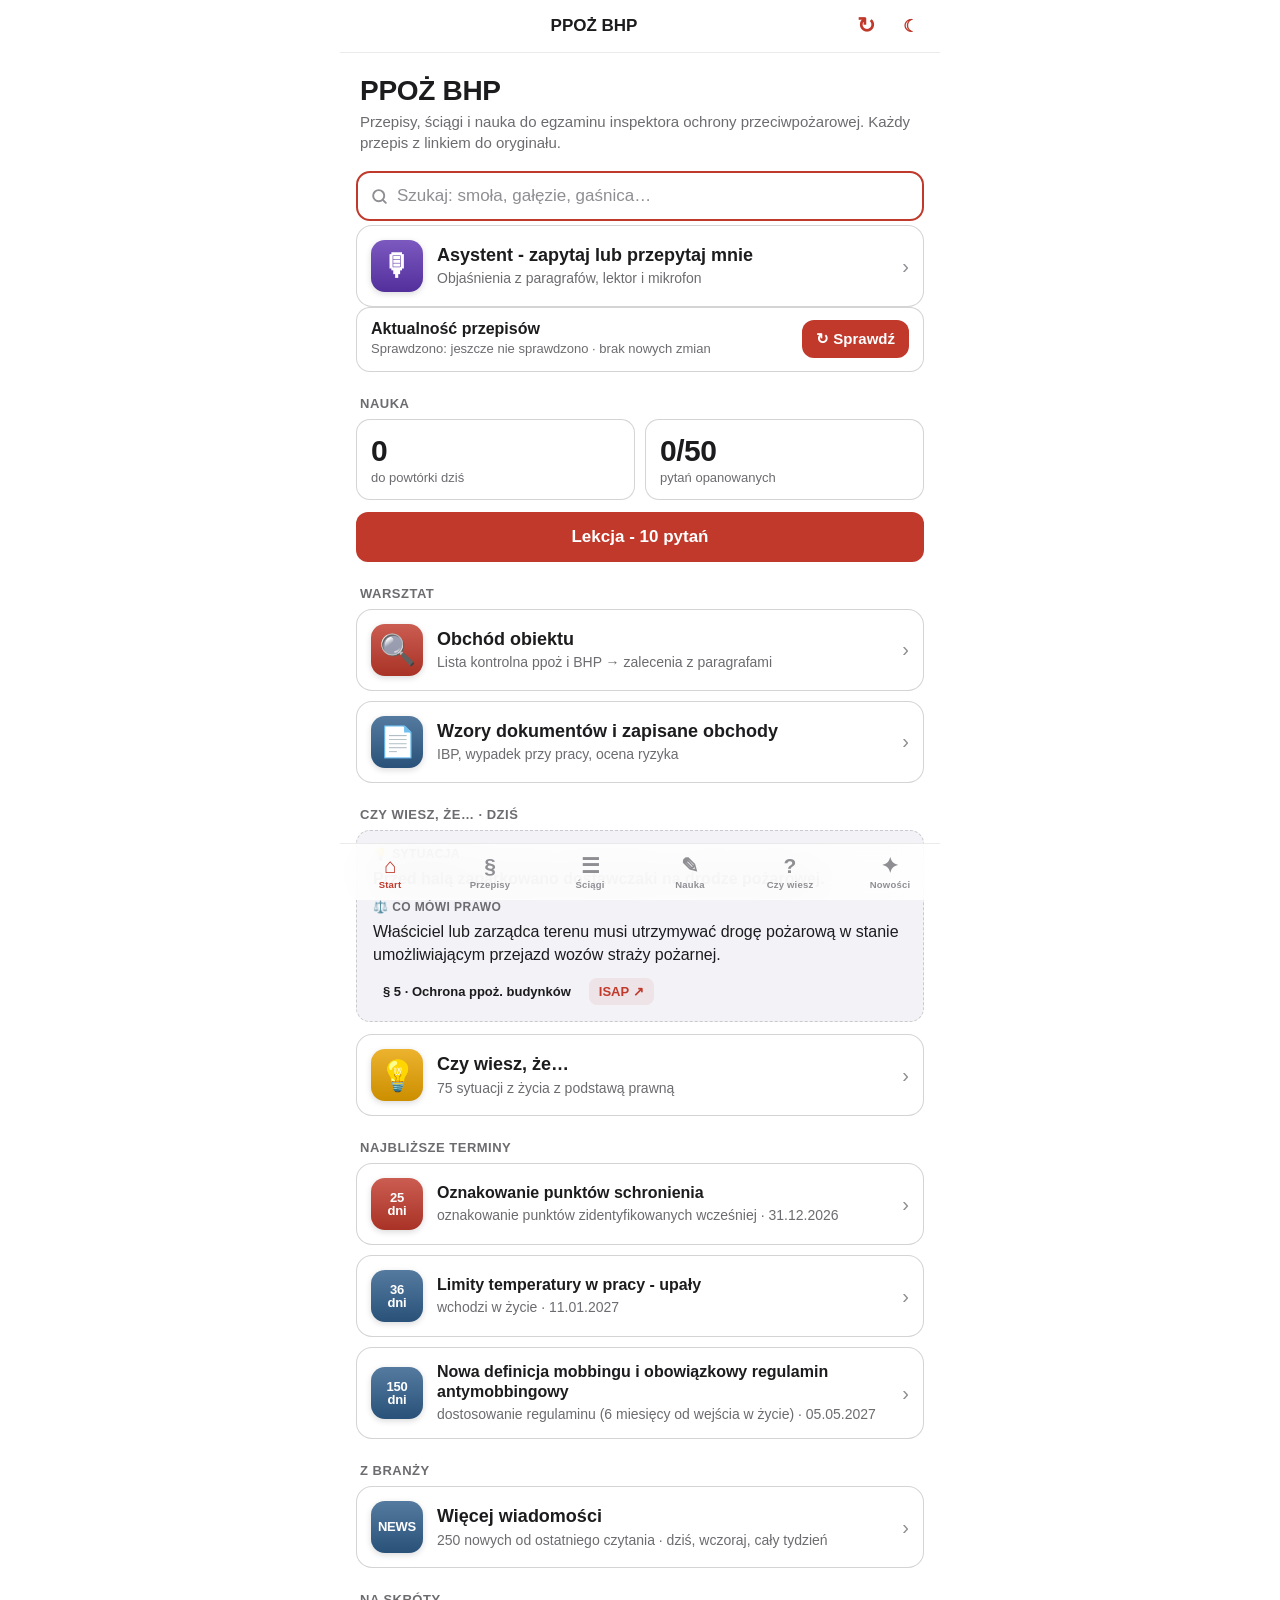
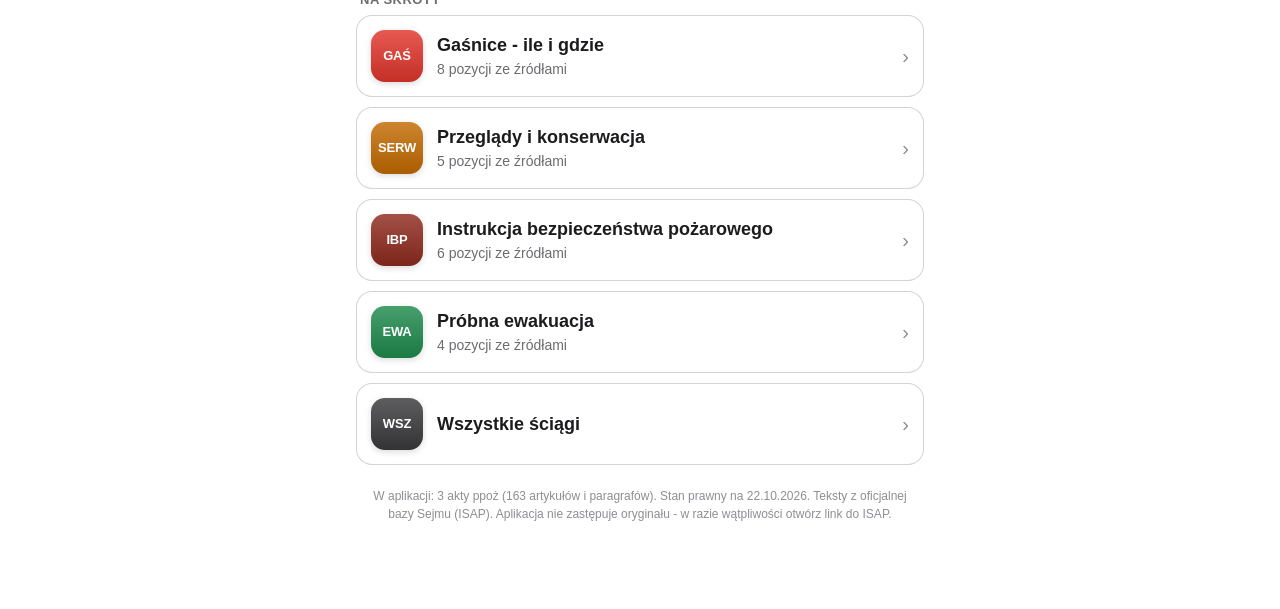
==== commit 4b0e4927: "Add concept cards, number map and spot-the-error quiz Concept cards explain each term with a verifie" ====
--- a/app/index.html
+++ b/app/index.html
@@ -38,5 +38,8 @@
 <script src="app.js"></script>
 <script src="warsztat.js"></script>
 <script src="asystent.js"></script>
+<script src="pojecia.js"></script>
+<script src="mapa.js"></script>
+<script src="bledy.js"></script>
 </body>
 </html>
--- a/app/style.css
+++ b/app/style.css
@@ -362,3 +362,57 @@
 .ustawienia summary { cursor: pointer; list-style: none; display: flex; gap: 8px; align-items: center; }
 .ustawienia[open] summary { margin-bottom: 10px; }
 .przelacznik { display: flex; gap: 8px; align-items: center; font-size: 14px; margin-top: 14px; color: var(--text-2); }
+
+/* Karty pojęć */
+.fun-label { font-size: 12px; font-weight: 700; text-transform: uppercase; letter-spacing: .4px; color: var(--text-muted); margin-bottom: 6px; }
+.dopytanie summary { cursor: pointer; list-style: none; font-weight: 600; font-size: 16px; line-height: 1.4; display: flex; justify-content: space-between; gap: 10px; }
+.dopytanie summary::-webkit-details-marker { display: none; }
+.dopytanie .odslon { font-size: 12px; font-weight: 700; color: var(--accent); background: var(--accent-bg); border-radius: 6px; padding: 2px 8px; flex-shrink: 0; align-self: flex-start; }
+.dopytanie[open] .odslon { display: none; }
+.dopytanie[open] summary { margin-bottom: 8px; }
+
+/* Mapa liczb */
+.mapa-ramka { margin: 14px 16px 12px; background: var(--surface); border: 1px solid var(--border-2); border-radius: var(--radius); padding: 6px; }
+.mapa { width: 100%; height: auto; display: block; }
+.m-dzialka { fill: none; stroke: var(--text-faint); stroke-width: 1.2; stroke-dasharray: 5 4; }
+.m-plot { stroke: var(--text-2); stroke-width: 3; }
+.m-budynek { fill: var(--surface-2); stroke: var(--text-2); stroke-width: 2; }
+.m-korytarz { fill: var(--surface); stroke: var(--border-2); }
+.m-droga { fill: #6c6c70; }
+.m-plac { fill: #8e8e93; }
+.m-sklad { fill: var(--amber-bg); stroke: var(--amber); }
+.m-pas { fill: none; stroke: var(--amber); stroke-dasharray: 3 3; }
+.m-hydrant { fill: var(--accent); }
+.m-h { fill: #fff; font-size: 10px; font-weight: 800; }
+.m-zaslona { fill: none; stroke: var(--text-muted); stroke-width: 1.5; }
+.m-wyjscie { stroke: var(--green); stroke-width: 5; }
+.m-dojscie { stroke: var(--green); stroke-width: 2; stroke-dasharray: 4 3; fill: none; }
+.m-wymiar { stroke: var(--text-muted); stroke-width: 1; }
+.m-grot { fill: var(--text-muted); }
+.m-ikona { font-size: 16px; }
+.m-opis { font-size: 9px; fill: var(--text-muted); }
+.m-tytul { font-size: 10px; font-weight: 800; fill: var(--text-2); letter-spacing: .3px; }
+.m-tytul.jasny { fill: #fff; }
+.m-znaczek { cursor: pointer; }
+.m-znaczek rect { fill: var(--accent); stroke: var(--surface); stroke-width: 1.5; }
+.m-znaczek text { fill: #fff; font-size: 11px; font-weight: 800; }
+.m-znaczek.wybrany rect { fill: var(--green); }
+.liczba-info .liczba-w { font-size: 28px; font-weight: 800; color: var(--accent); margin-bottom: 4px; }
+.terminy { padding: 4px 0; }
+.termin { display: flex; gap: 12px; align-items: flex-start; width: 100%; text-align: left; background: none; border: none; border-bottom: 1px solid var(--border); padding: 11px 16px; color: var(--text); font: inherit; cursor: pointer; }
+.termin-w { font-weight: 800; color: var(--accent); min-width: 104px; font-size: 15px; }
+.termin-w.ukryte { color: var(--text-faint); }
+.termin-co { font-size: 14px; line-height: 1.4; color: var(--text-2); }
+.termin-zr { margin: 0 16px 10px; }
+
+/* Znajdź błąd */
+.galeria { display: grid; grid-template-columns: repeat(3, 1fr); gap: 6px; margin: 0 16px; }
+.miniatura { position: relative; aspect-ratio: 1; border-radius: 10px; overflow: hidden; display: block; background: var(--surface-2); }
+.miniatura img { width: 100%; height: 100%; object-fit: cover; display: block; }
+.miniatura span { position: absolute; left: 4px; bottom: 4px; font-size: 11px; font-weight: 700; background: rgba(0,0,0,.65); color: #fff; border-radius: 6px; padding: 1px 6px; }
+.miniatura span.ok { background: var(--green); }
+.zdjecie { display: block; width: calc(100% - 32px); margin: 12px 16px; border-radius: var(--radius); }
+.punkt-wybor { display: flex; gap: 12px; align-items: flex-start; cursor: pointer; font-size: 15px; line-height: 1.4; }
+.punkt-wybor input { width: 20px; height: 20px; margin-top: 2px; flex-shrink: 0; accent-color: var(--accent); }
+.punkt-wybor.on { border-color: var(--amber); background: var(--amber-bg); }
+.punkt-sek { display: block; font-size: 12px; color: var(--text-muted); font-weight: 600; margin-bottom: 2px; }
